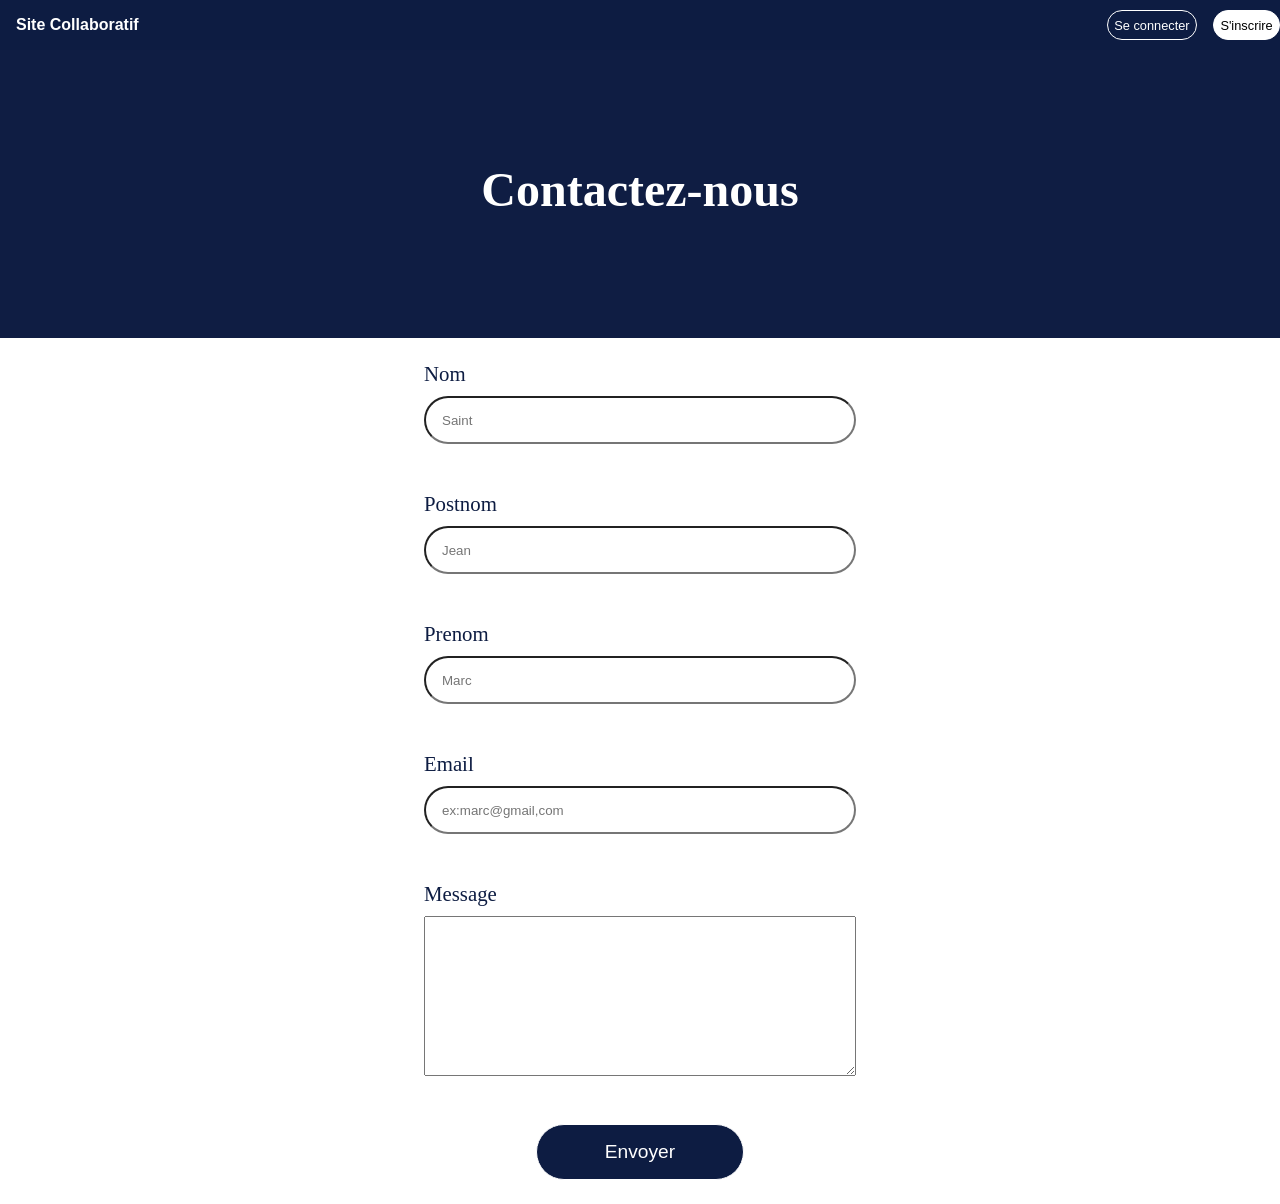
==== contact.html @ fecc928c "Ajout de la page contact" ====
<!DOCTYPE html>
<html lang="en">
<head>
    <meta charset="UTF-8">
    <meta name="viewport" content="width=device-width, initial-scale=1.0">
    <title>Contact</title>
    <link rel="stylesheet" href="style.css">
</head>
<body>
    <header>
        <div class="container1">
           <p>Site Collaboratif</p>
        </div>
        <div class="container2">
           <button class="btn">Se connecter</button>
           <button class=" btn btn1">S'inscrire</button>
        </div>
    </header>
    <main>
        <section class="hero2">
            <h1>Contactez-nous</h1>
        </section>
        <section class="formulaire">
            <form action="">
                <label for="text" >Nom</label>
                <input type="text" name="nom" placeholder="Saint" size="30" maxlength="20">
            </form>
            <form action="">
                <label for="text" >Postnom</label>
                <input type="text" name="postnom" placeholder="Jean" size="30" maxlength="20">
            </form>
            <form action="">
                <label for="text" >Prenom</label>
                <input type="text" name="prenom" placeholder="Marc" size="30" maxlength="20">
            </form>
            <form action="">
                <label for="email" >Email</label>
                <input type="email" name="email" placeholder="ex:marc@gmail,com" size="30" maxlength="20">
            </form>
            <form action="">
                <label for="messsage" >Message</label>
                <textarea name="message" id="message"></textarea>
            </form>
            <button class="btn btn2">Envoyer</button>
        </section>
    </main>
</body>
</html>
---- style.css ----
*{
    padding: 0;
    margin: 0;
    box-sizing: border-box;
}
header{
    display: flex;
    flex-direction: row;
    justify-content: space-between;
    align-items: center;
    background-color: #0d1c42;
}
.container1 p{
    font-size: 1rem;
    color: #fff;
    font-family: sans-serif;
    font-weight: 800;
    padding: 1rem;
}
.btn{
    background-color: inherit;
    color: #fff;
    padding: 0.4rem;
    border-radius: 1.2rem;
    font-size: 0.8rem;
    border: 1px solid #fff;
    transition: all 400ms ease-in-out;
    &:hover{
        transform: scale(1.1);
        background-color: #fff;
        color: #0d1c42;
    }
}
.btn1{
    color: #000;
    background-color: #fff;
    &:hover{
        background-color: #0d1c42;
        color: #fff;
    }
}
.container3{
    display: flex;
    flex-direction: row;
    align-items: center;
    justify-content: center;
    gap: 10rem;
    padding: 1rem;
    & a{
        text-decoration: none;
        color:#0d1c42;
        font-size: 1rem;
        font-family: sans-serif;
        font-weight: 800;
        & span{
            font-weight: 100;
            font-size: 1.3rem;
        }
    }
    & li{
        list-style: none;
    }
}
.container2{
    display: flex;
    gap: 1rem;
}
.hero{
    background-image: url(360_F_603211204_pC06ntrzN95QQLs0J0DVTwlNAFqZUjFJ.jpg);
    background-position: center;
    background-size: cover;
    background-repeat: no-repeat;
    width: 80rem;
    height: 33rem;
    border-radius: 1rem;
    margin-left: 6rem;
}
.hero2{
    background: #0f1d43;
    width: 100%;
    height: 18rem;
}
h1{
    font-size: 3rem;
    color: #fff;
    text-align: center;
    padding: 7rem;
}
.formulaire{
    display: flex;
    flex-direction: column;
    justify-content: center;
    align-items: center;
    padding: 1.5rem;
    gap: 3rem;
    font-size: 1.3rem;
    color: #0d1c42;
    & form{
        display: flex;
        flex-direction: column;
        gap: 10px;
    }
    & input{
        width: 27rem;
        height: 3rem;
        padding: 1rem;
        border-radius: 2rem;
        outline: none;
        color: #0d1c42;
    }
    textarea{
        width: 27rem;
        height: 10rem;
    }
}
.btn2{
    color: #fff;
    background-color: #0d1c42;
    padding: 1rem;
    width: 13rem;
    font-size: 1.2rem;
    border-radius: 10rem;
    &:hover{
        background-color: #676f82;
        color: #fff;
    }
}
textarea{

}
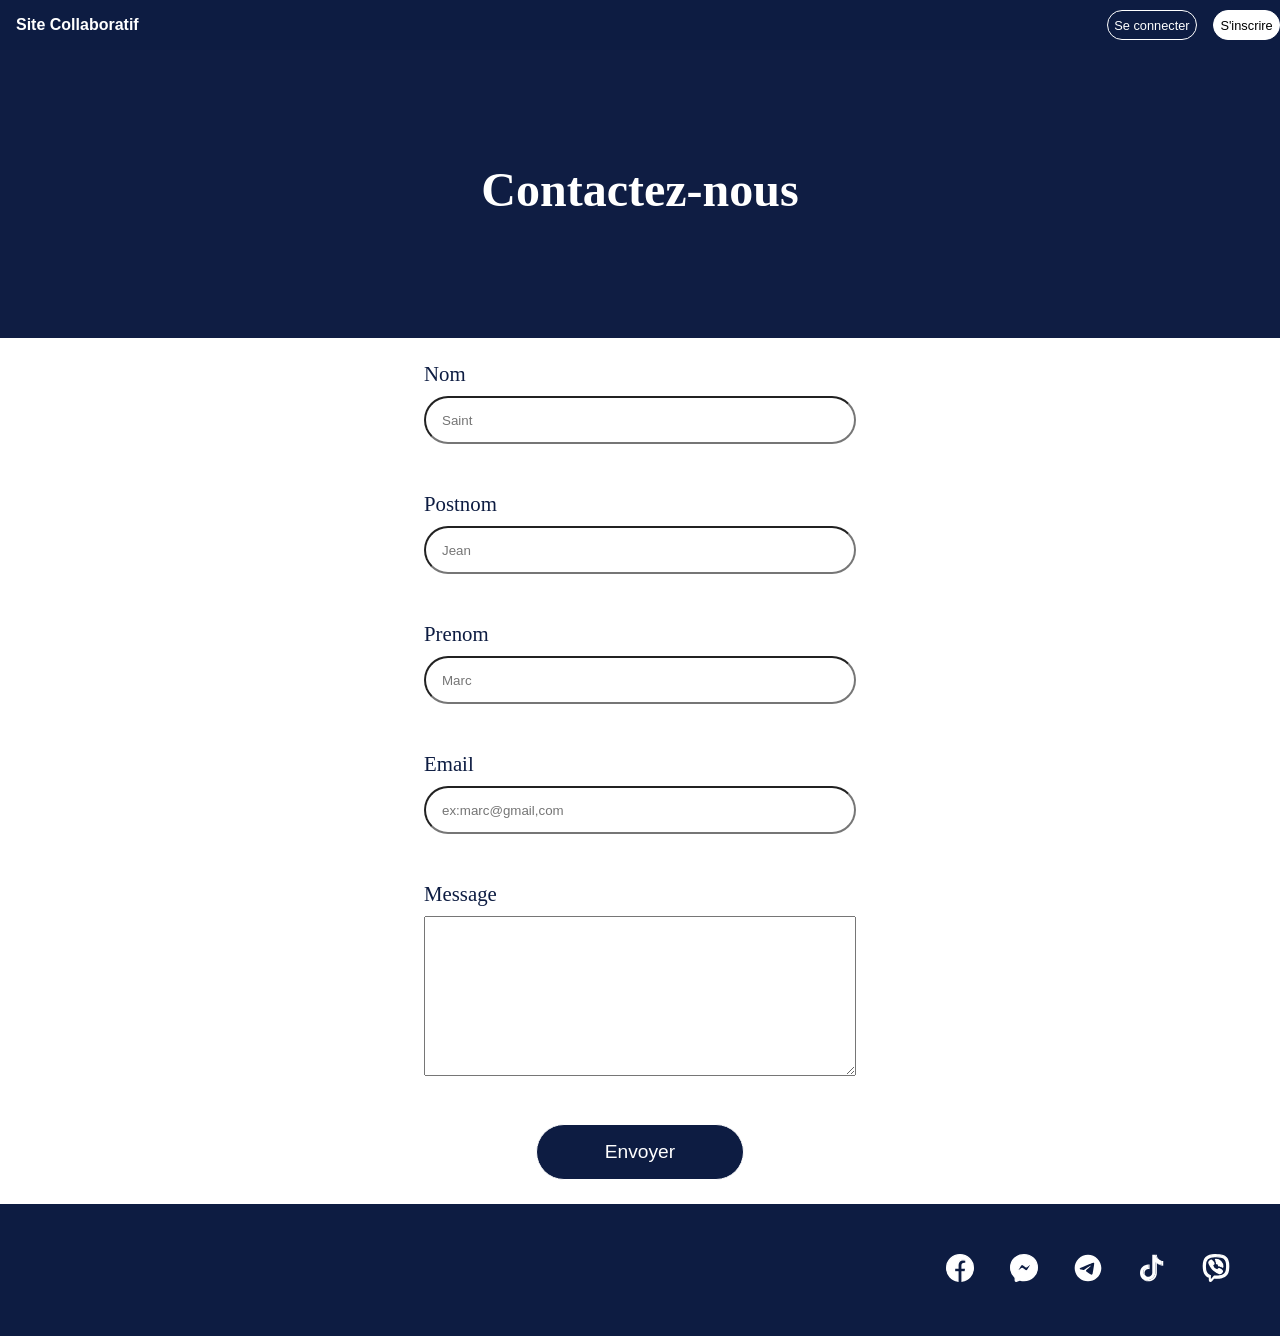
==== commit eb7f803b: "Ajout du footer" ====
--- a/contact.html
+++ b/contact.html
@@ -44,5 +44,12 @@
             <button class="btn btn2">Envoyer</button>
         </section>
     </main>
+    <footer>
+        <div><img src="facebook-fill-svgrepo-com (1).svg" alt=""></div>
+        <div><img src="messenger-fill-svgrepo-com.svg" alt=""></div>
+        <div><img src="telegram-fill-svgrepo-com.svg" alt=""></div>
+        <div><img src="tiktok-fill-svgrepo-com.svg" alt=""></div>
+        <div><img src="viber-fill-svgrepo-com.svg" alt=""></div>
+    </footer>
 </body>
 </html>
--- a/style.css
+++ b/style.css
@@ -74,6 +74,7 @@
     height: 33rem;
     border-radius: 1rem;
     margin-left: 6rem;
+    margin-bottom: 6rem;
 }
 .hero2{
     background: #0f1d43;
@@ -125,6 +126,16 @@
         color: #fff;
     }
 }
-textarea{
-
+footer{
+    background: #0d1c42;
+    display: flex;
+    flex-direction: row;
+    padding: 3rem;
+    gap: 2rem;
+    justify-content: end;
+    align-items: center;
+}
+img{
+    width: 2rem;
+    height: auto;
 }
